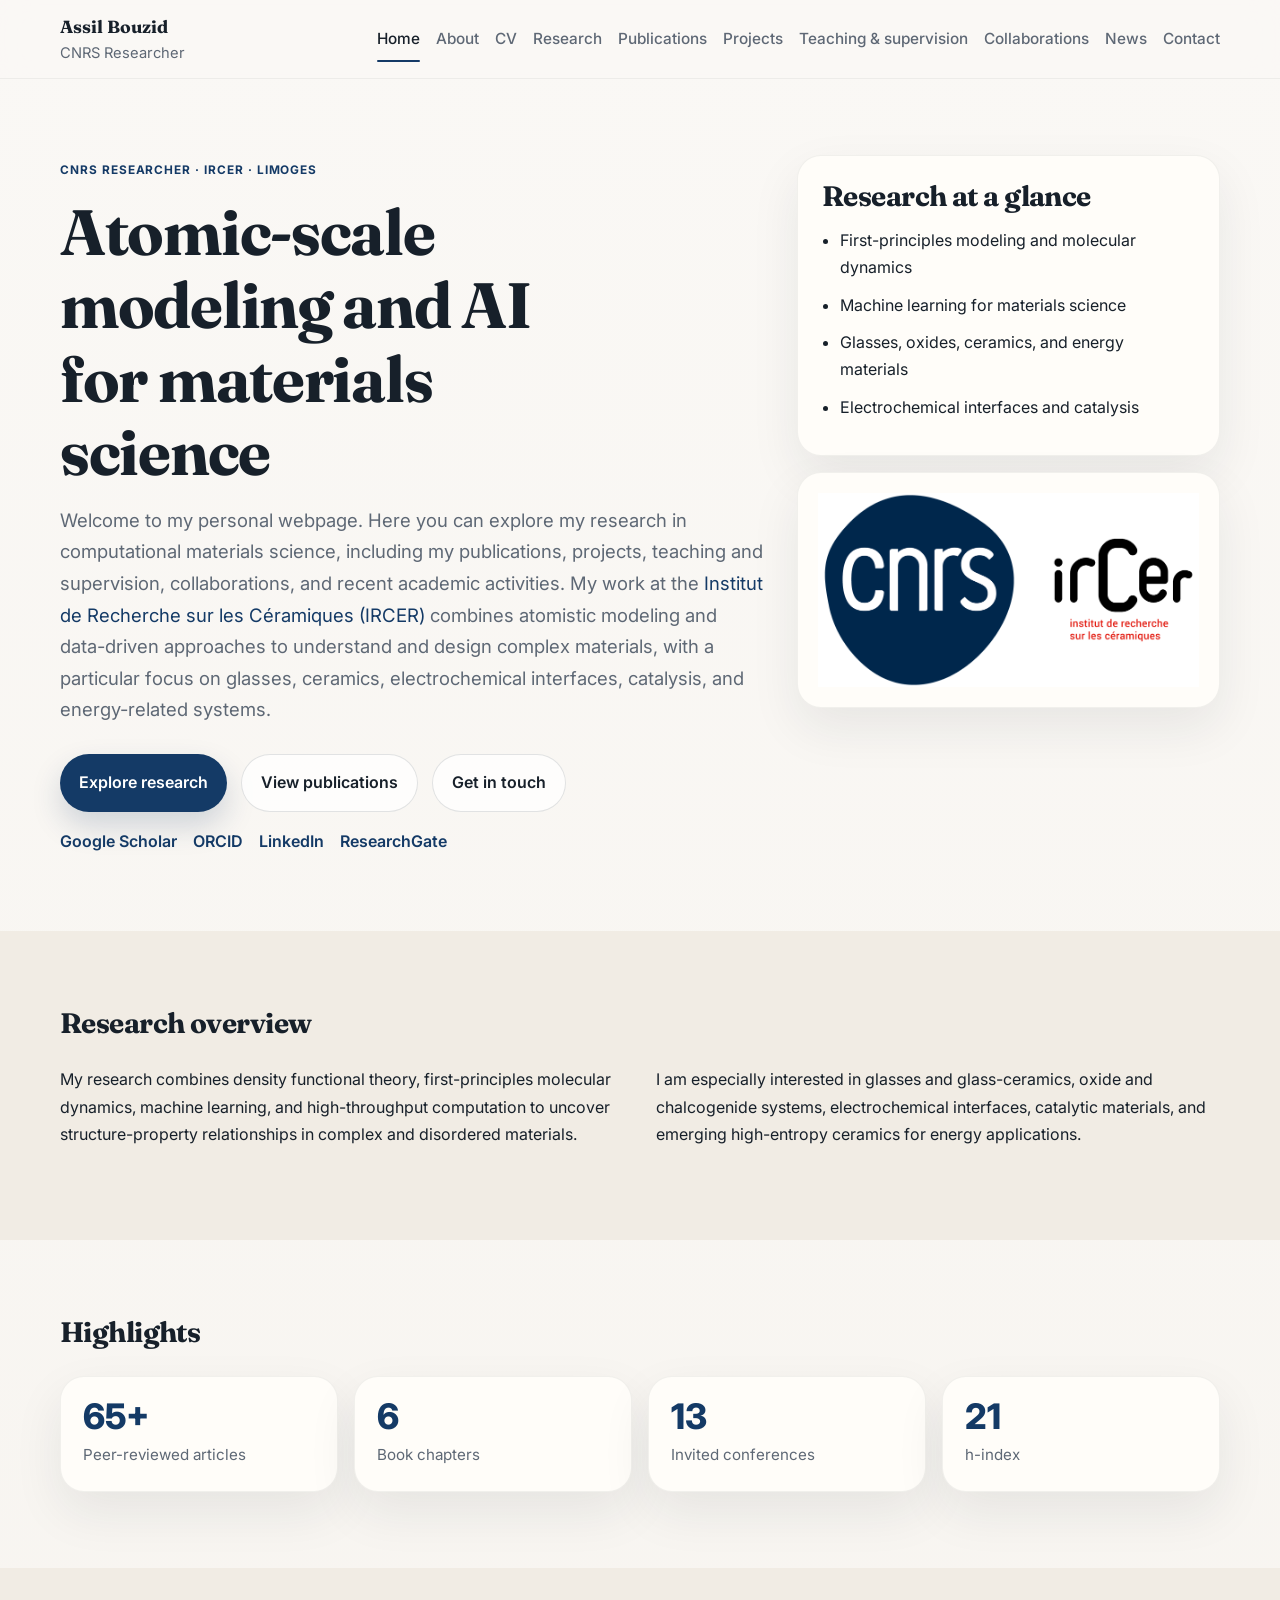
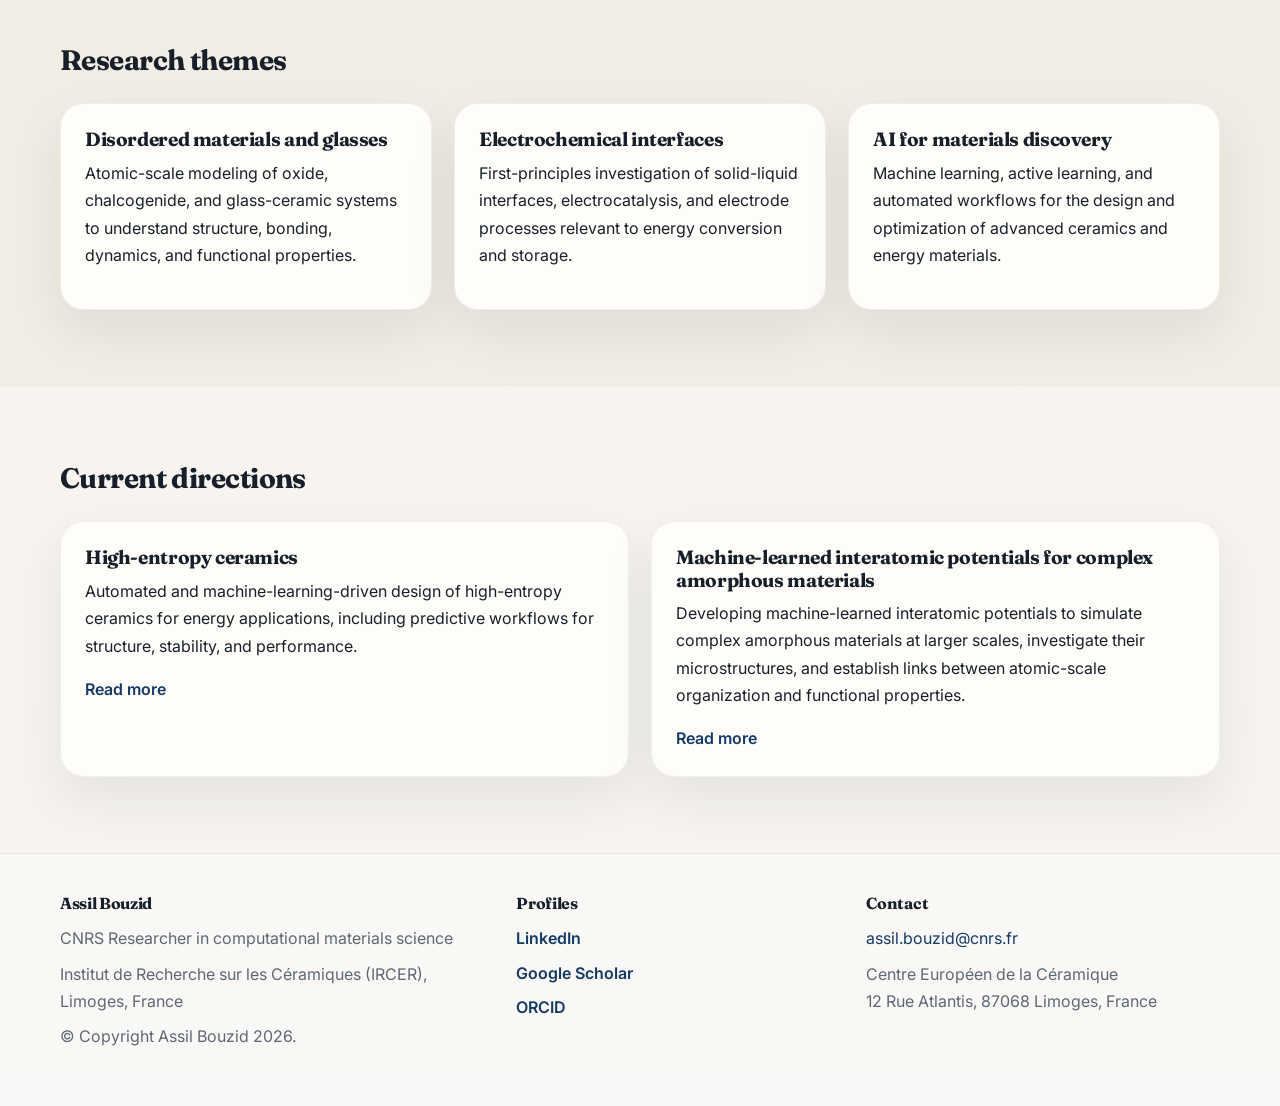
==== index.html @ 7cb9e306 "initial upload" ====
<!DOCTYPE html>
<html lang="en">
<head>
  <meta charset="UTF-8" />
  <meta name="viewport" content="width=device-width, initial-scale=1.0" />
  <title>Home | Assil Bouzid</title>
  <meta name="description" content="Academic website of Assil Bouzid, CNRS researcher in computational materials science." />

  <meta name="author" content="Assil Bouzid" />
  <meta name="robots" content="index, follow" />
  <link rel="canonical" href="https://assilbouzid.github.io/" />

  <meta property="og:type" content="website" />
  <meta property="og:title" content="Home | Assil Bouzid" />
  <meta property="og:description" content="Academic website of Assil Bouzid, CNRS researcher in computational materials science." />
  <meta property="og:url" content=" https://assilbouzid.github.io/" />
  <meta property="og:site_name" content="Assil Bouzid" />
  <meta property="og:locale" content="en_US" />

  <meta name="twitter:card" content="summary_large_image" />
  <meta name="twitter:title" content="Home | Assil Bouzid" />
  <meta name="twitter:description" content="Academic website of Assil Bouzid, CNRS researcher in computational materials science." />

  <link rel="preconnect" href="https://fonts.googleapis.com">
  <link rel="preconnect" href="https://fonts.gstatic.com" crossorigin>
  <link href="https://fonts.googleapis.com/css2?family=Inter:wght@400;500;600;700;800&family=Fraunces:opsz,wght@9..144,600;9..144,700&display=swap" rel="stylesheet">
  <link rel="stylesheet" href="assets/css/style.css" />

  <script type="application/ld+json">
  {
    "@context": "https://schema.org",
    "@type": "WebSite",
    "name": "Assil Bouzid",
    "url": " https://assilbouzid.github.io/"
  }
  </script>

  <script type="application/ld+json">
  {
    "@context": "https://schema.org",
    "@type": "Person",
    "name": "Assil Bouzid",
    "url": " https://assilbouzid.github.io/",
    "jobTitle": "CNRS Researcher",
    "affiliation": {
      "@type": "Organization",
      "name": "Institut de Recherche sur les Céramiques (IRCER)"
    },
    "sameAs": [
      "https://scholar.google.ch/citations?user=bP3VzBwAAAAJ&hl=en",
      "https://orcid.org/0000-0002-9363-7240",
      "https://www.linkedin.com/in/assil-bouzid-abba86112/",
      "https://www.researchgate.net/profile/Assil-Bouzid?ev=hdr_xprf"
    ]
  }
  </script>
</head>
<body>
  <header class="site-header">
    <div class="container header-inner">
      <a class="brand" href="index.html">
        <span class="brand-name">Assil Bouzid</span>
        <span class="brand-role">CNRS Researcher</span>
      </a>
      <button class="nav-toggle" aria-label="Toggle navigation" aria-expanded="false">Menu</button>
      <nav class="site-nav" id="site-nav">
        <a href="index.html" class="active">Home</a>
<a href="about.html">About</a>
<a href="education.html">CV</a>
<a href="research.html">Research</a>
<a href="publications.html">Publications</a>
<a href="projects.html">Projects</a>
<a href="teaching.html">Teaching & supervision</a>
<a href="collaborations.html">Collaborations</a>
<a href="news.html">News</a>
<a href="contact.html">Contact</a>
      </nav>
    </div>
  </header>

  

  <main>
    
<section class="section">
  <div class="container">
    <div class="hero-grid">
      <div>
        <span class="eyebrow">CNRS researcher · IRCER · Limoges</span>
        <h1 class="display-title">Atomic-scale modeling and AI for materials science</h1>
        <p class="lead">
          Welcome to my personal webpage. Here you can explore my research in computational materials science, 
          including my publications, projects, teaching and supervision, collaborations, and recent academic 
          activities.  My work at the <a href="https://www.ircer.fr/" target="_blank" rel="noopener">Institut de Recherche sur les Céramiques (IRCER)</a> combines atomistic modeling and data-driven approaches to understand and design complex materials, with a particular focus on glasses, ceramics, electrochemical interfaces, catalysis, and energy-related systems.
        </p>
        <div class="button-row">
          <a class="button button-primary" href="research.html">Explore research</a>
          <a class="button button-secondary" href="publications.html">View publications</a>
          <a class="button button-secondary" href="contact.html">Get in touch</a>
        </div>
        <div class="profile-links">
          <a href="https://scholar.google.ch/citations?user=bP3VzBwAAAAJ&hl=en" target="_blank" rel="noopener">Google Scholar</a>
          <a href="https://orcid.org/0000-0002-9363-7240" target="_blank" rel="noopener">ORCID</a>
          <a href="https://www.linkedin.com/in/assil-bouzid-abba86112/" target="_blank" rel="noopener">LinkedIn</a>
          <a href="https://www.researchgate.net/profile/Assil-Bouzid?ev=hdr_xprf" target="_blank" rel="noopener">ResearchGate</a>
        </div>
      </div>
        <div class="hero-side">
          <aside class="hero-card">
            <h2>Research at a glance</h2>
            <ul class="icon-list">
              <li>First-principles modeling and molecular dynamics</li>
              <li>Machine learning for materials science</li>
              <li>Glasses, oxides, ceramics, and energy materials</li>
              <li>Electrochemical interfaces and catalysis</li>
            </ul>
          </aside>

          <div class="hero-logo">
            <img src="images/cnrs-ircer.png" alt="IRCER and CNRS logo" class="hero-logo-image">
          </div>
        </div>
      </div>
  </div>
</section>

<section class="section section-soft">
  <div class="container">
    <div class="section-heading">
      <h2>Research overview</h2>
    </div>
    <div class="two-column-text">
      <p>
        My research combines density functional theory, first-principles molecular dynamics,
        machine learning, and high-throughput computation to uncover structure-property relationships
        in complex and disordered materials.
      </p>
      <p>
        I am especially interested in glasses and glass-ceramics, oxide and chalcogenide systems,
        electrochemical interfaces, catalytic materials, and emerging high-entropy ceramics for
        energy applications.
      </p>
    </div>
  </div>
</section>

<section class="section">
  <div class="container">
    <div class="section-heading">
      <h2>Highlights</h2>
    </div>
    <div class="stats-grid">
      <article class="stat-card">
        <span class="stat-number">65+</span>
        <span class="stat-label">Peer-reviewed articles</span>
      </article>
      <article class="stat-card">
        <span class="stat-number">6</span>
        <span class="stat-label">Book chapters</span>
      </article>
      <article class="stat-card">
        <span class="stat-number">13</span>
        <span class="stat-label">Invited conferences</span>
      </article>
      <article class="stat-card">
        <span class="stat-number">21</span>
        <span class="stat-label">h-index</span>
      </article>
    </div>
  </div>
</section>

<section class="section section-soft">
  <div class="container">
    <div class="section-heading">
      <h2>Research themes</h2>
    </div>
    <div class="card-grid three-up">
      <article class="card">
        <h3>Disordered materials and glasses</h3>
        <p>
          Atomic-scale modeling of oxide, chalcogenide, and glass-ceramic systems to understand
          structure, bonding, dynamics, and functional properties.
        </p>
      </article>
      <article class="card">
        <h3>Electrochemical interfaces</h3>
        <p>
          First-principles investigation of solid-liquid interfaces, electrocatalysis,
          and electrode processes relevant to energy conversion and storage.
        </p>
      </article>
      <article class="card">
        <h3>AI for materials discovery</h3>
        <p>
          Machine learning, active learning, and automated workflows for the design and
          optimization of advanced ceramics and energy materials.
        </p>
      </article>
    </div>
  </div>
</section>

<section class="section">
    <div class="container">
    <div class="section-heading">
      <h2>Current directions</h2>
    </div>
    <div class="card-grid two-up">
      <article class="card">
        <h3>High-entropy ceramics</h3>
        <p>
          Automated and machine-learning-driven design of high-entropy ceramics for energy applications,
          including predictive workflows for structure, stability, and performance.
        </p>
        <a class="text-link" href="projects.html">Read more</a>
      </article>
      <article class="card">
        <h3>Machine-learned interatomic potentials for complex amorphous materials</h3>
        <p>
        Developing machine-learned interatomic potentials to simulate complex amorphous materials at larger scales,
        investigate their microstructures, and establish links between atomic-scale organization and functional properties.
        </p>
        <a class="text-link" href="projects.html">Read more</a>
      </article>
    </div>
  </div>
</section>

  </main>

  <footer class="site-footer">
    <div class="container footer-grid">
      <div>
        <h3>Assil Bouzid</h3>
        <p>CNRS Researcher in computational materials science</p>
        <p>Institut de Recherche sur les Céramiques (IRCER), Limoges, France</p>
        <p>&copy; Copyright Assil Bouzid 2026.</p>
      </div>
      <div>
        <h3>Profiles</h3>
        <div class="footer-links">
          
<a href="https://www.linkedin.com/in/assil-bouzid-abba86112/" target="_blank" rel="noopener">LinkedIn</a>
<a href="https://scholar.google.ch/citations?user=bP3VzBwAAAAJ&hl=en" target="_blank" rel="noopener">Google Scholar</a>
<a href="https://orcid.org/0000-0002-9363-7240" target="_blank" rel="noopener">ORCID</a>

        </div>
      </div>
      <div>
        <h3>Contact</h3>
        <p><a href="mailto:assil.bouzid@cnrs.fr">assil.bouzid@cnrs.fr</a></p>
        <p>Centre Européen de la Céramique<br>12 Rue Atlantis, 87068 Limoges, France</p>
      </div>
    </div>
  </footer>

  <script src="assets/js/main.js"></script>
</body>
</html>
---- assets/css/style.css ----
:root {
  --bg: #f6f3ee;
  --surface: #fffdf9;
  --surface-2: #f1ece4;
  --text: #17202a;
  --muted: #5e6875;
  --line: rgba(23, 32, 42, 0.12);
  --accent: #143a66;
  --accent-soft: rgba(20, 58, 102, 0.08);
  --shadow: 0 20px 50px rgba(24, 35, 52, 0.08);
  --radius: 24px;
  --radius-sm: 16px;
  --container: 1160px;
  --container-narrow: 840px;
}

*,
*::before,
*::after {
  box-sizing: border-box;
}

html {
  scroll-behavior: smooth;
}

body {
  margin: 0;
  font-family: "Inter", system-ui, sans-serif;
  color: var(--text);
  background: linear-gradient(180deg, #faf8f5 0%, var(--bg) 100%);
  line-height: 1.7;
}

img {
  max-width: 100%;
  display: block;
}

a {
  color: var(--accent);
  text-decoration: none;
}

a:hover {
  text-decoration: underline;
}

.container {
  width: min(calc(100% - 2rem), var(--container));
  margin: 0 auto;
}

.narrow {
  width: min(calc(100% - 2rem), var(--container-narrow));
  margin: 0 auto;
}

.site-header {
  position: sticky;
  top: 0;
  z-index: 30;
  backdrop-filter: blur(16px);
  background: rgba(250, 248, 245, 0.78);
  border-bottom: 1px solid rgba(23, 32, 42, 0.06);
}

.header-inner {
  display: flex;
  align-items: center;
  justify-content: space-between;
  gap: 1.5rem;
  min-height: 78px;
}

.brand {
  display: inline-flex;
  flex-direction: column;
  color: var(--text);
  text-decoration: none;
}

.brand-name {
  font-family: "Fraunces", Georgia, serif;
  font-size: 1.1rem;
  font-weight: 700;
}

.brand-role {
  color: var(--muted);
  font-size: 0.92rem;
}

.site-nav {
  display: flex;
  align-items: center;
  flex-wrap: wrap;
  gap: 1rem;
}

.site-nav a {
  color: var(--muted);
  font-size: 0.96rem;
  font-weight: 500;
  padding: 0.2rem 0;
  position: relative;
  text-decoration: none;
}

.site-nav a.active,
.site-nav a:hover {
  color: var(--text);
}

.site-nav a.active::after {
  content: "";
  position: absolute;
  left: 0;
  right: 0;
  bottom: -0.45rem;
  height: 2px;
  background: var(--accent);
  border-radius: 999px;
}

.nav-toggle {
  display: none;
  border: 1px solid var(--line);
  background: var(--surface);
  padding: 0.65rem 0.9rem;
  border-radius: 999px;
  font: inherit;
}

.section {
  padding: 4.75rem 0;
}

.section-soft {
  background: var(--surface-2);
}

.page-hero {
  padding: 4rem 0 1rem;
}

.eyebrow {
  display: inline-block;
  letter-spacing: 0.08em;
  text-transform: uppercase;
  font-size: 0.74rem;
  font-weight: 700;
  color: var(--accent);
  margin-bottom: 0.9rem;
}

.display-title,
.page-hero h1,
h1,
h2,
h3 {
  font-family: "Fraunces", Georgia, serif;
  line-height: 1.15;
  letter-spacing: -0.02em;
  margin-top: 0;
}

.display-title {
  font-size: clamp(2.8rem, 5vw, 5rem);
  max-width: 12ch;
  margin-bottom: 1rem;
}

.page-hero h1 {
  font-size: clamp(2.4rem, 4.5vw, 4.2rem);
  margin-bottom: 1rem;
}

h2 {
  font-size: clamp(1.7rem, 2.2vw, 2.4rem);
  margin-bottom: 0.9rem;
}

h3 {
  font-size: 1.2rem;
  margin-bottom: 0.6rem;
}

p {
  margin-top: 0;
  color: var(--text);
}

.lead {
  font-size: 1.16rem;
  color: var(--muted);
  max-width: 62ch;
}

.hero-intro {
  max-width: 62ch;
  color: var(--muted);
}

.hero-grid {
  display: grid;
  grid-template-columns: minmax(0, 1.5fr) minmax(280px, 0.9fr);
  gap: 2rem;
  align-items: start;
}

.hero-card,
.card,
.stat-card {
  background: var(--surface);
  border: 1px solid rgba(23, 32, 42, 0.06);
  border-radius: var(--radius);
  box-shadow: var(--shadow);
}

.hero-card {
  padding: 1.5rem;
}

.card {
  padding: 1.5rem;
}

.project-card {
  min-height: 100%;
}

.project-tag {
  display: inline-block;
  font-size: 0.82rem;
  color: var(--accent);
  background: var(--accent-soft);
  padding: 0.35rem 0.65rem;
  border-radius: 999px;
  margin-bottom: 1rem;
}

.icon-list,
.clean-list,
.link-list {
  margin: 0;
  padding-left: 1.15rem;
}

.clean-list li,
.link-list li,
.icon-list li {
  margin-bottom: 0.65rem;
}

.button-row {
  display: flex;
  flex-wrap: wrap;
  gap: 0.85rem;
  margin: 1.75rem 0 1rem;
}

.button {
  display: inline-flex;
  align-items: center;
  justify-content: center;
  border-radius: 999px;
  padding: 0.9rem 1.2rem;
  font-weight: 600;
  text-decoration: none;
  transition: transform 0.15s ease, box-shadow 0.15s ease;
}

.button:hover {
  text-decoration: none;
  transform: translateY(-1px);
}

.button-primary {
  color: white;
  background: var(--accent);
  box-shadow: 0 14px 30px rgba(20, 58, 102, 0.18);
}

.button-secondary {
  color: var(--text);
  background: rgba(255, 255, 255, 0.75);
  border: 1px solid var(--line);
}

.profile-links {
  display: flex;
  flex-wrap: wrap;
  gap: 1rem;
  margin-top: 1rem;
}

.profile-links a,
.footer-links a,
.text-link {
  font-weight: 600;
}

.section-heading {
  margin-bottom: 1.7rem;
}

.two-column-text {
  display: grid;
  grid-template-columns: 1fr 1fr;
  gap: 2rem;
}

.card-grid {
  display: grid;
  gap: 1.4rem;
}

.card-grid.two-up {
  grid-template-columns: repeat(2, minmax(0, 1fr));
}

.card-grid.three-up {
  grid-template-columns: repeat(3, minmax(0, 1fr));
}

.stats-grid {
  display: grid;
  grid-template-columns: repeat(4, minmax(0, 1fr));
  gap: 1rem;
}

.stat-card {
  padding: 1.4rem;
}

.stat-number {
  display: block;
  font-size: 2.2rem;
  font-weight: 800;
  line-height: 1;
  color: var(--accent);
  margin-bottom: 0.45rem;
}

.stat-label {
  color: var(--muted);
  font-size: 0.95rem;
}

.pill-grid {
  display: flex;
  flex-wrap: wrap;
  gap: 0.8rem;
}

.pill {
  display: inline-flex;
  align-items: center;
  padding: 0.65rem 0.95rem;
  border-radius: 999px;
  background: var(--surface);
  border: 1px solid var(--line);
  box-shadow: var(--shadow);
  font-size: 0.95rem;
}

.timeline {
  display: grid;
  gap: 1.25rem;
}

.timeline-item {
  display: grid;
  grid-template-columns: 160px minmax(0, 1fr);
  gap: 1.2rem;
  padding: 1.4rem 0;
  border-top: 1px solid var(--line);
}

.timeline-item:last-child {
  border-bottom: 1px solid var(--line);
}

.timeline-year {
  color: var(--accent);
  font-weight: 700;
}

.publication-list {
  display: grid;
  gap: 1rem;
}

.publication-item {
  display: grid;
  grid-template-columns: 84px 1fr;
  gap: 1rem;
  padding: 1.2rem 1.3rem;
  background: var(--surface);
  border-radius: var(--radius-sm);
  border: 1px solid var(--line);
  box-shadow: var(--shadow);
}

.pub-year {
  font-weight: 800;
  color: var(--accent);
  font-size: 0.95rem;
}

.pub-body p {
  color: var(--muted);
  margin-bottom: 0.35rem;
}

.link-list {
  list-style: none;
  padding-left: 0;
}

.link-list li {
  display: flex;
  align-items: baseline;
  gap: 0.9rem;
  padding: 0.65rem 0;
  border-top: 1px solid var(--line);
}

.link-list li:first-child {
  border-top: 0;
  padding-top: 0;
}

.list-year {
  min-width: 3.25rem;
  color: var(--accent);
  font-weight: 700;
}

.table-wrap {
  overflow-x: auto;
  background: var(--surface);
  border-radius: var(--radius);
  border: 1px solid var(--line);
  box-shadow: var(--shadow);
}

table {
  width: 100%;
  border-collapse: collapse;
  min-width: 680px;
}

th,
td {
  text-align: left;
  padding: 1rem 1.1rem;
  border-bottom: 1px solid var(--line);
  vertical-align: top;
}

th {
  color: var(--muted);
  font-size: 0.92rem;
  font-weight: 700;
  background: rgba(20, 58, 102, 0.03);
}

.site-footer {
  border-top: 1px solid rgba(23, 32, 42, 0.08);
  background: rgba(255, 255, 255, 0.42);
  padding: 2.5rem 0 3rem;
}

.footer-grid {
  display: grid;
  grid-template-columns: 1.2fr 0.9fr 1fr;
  gap: 2rem;
}

.footer-grid h3 {
  font-size: 1rem;
  margin-bottom: 0.8rem;
}

.footer-grid p {
  color: var(--muted);
  margin-bottom: 0.5rem;
}

.footer-links {
  display: grid;
  gap: 0.45rem;
}

@media (max-width: 1040px) {
  .card-grid.three-up,
  .stats-grid,
  .footer-grid,
  .hero-grid,
  .two-column-text {
    grid-template-columns: 1fr;
  }

  .card-grid.two-up {
    grid-template-columns: 1fr;
  }
}

@media (max-width: 860px) {
  .nav-toggle {
    display: inline-flex;
  }

  .site-nav {
    position: absolute;
    left: 1rem;
    right: 1rem;
    top: calc(100% + 0.5rem);
    display: none;
    flex-direction: column;
    align-items: flex-start;
    background: rgba(255,255,255,0.98);
    border: 1px solid rgba(23, 32, 42, 0.08);
    box-shadow: var(--shadow);
    border-radius: 22px;
    padding: 1rem;
  }

  .site-nav.open {
    display: flex;
  }

  .timeline-item,
  .publication-item {
    grid-template-columns: 1fr;
  }
}

.research-card {
  padding: 0;
  overflow: hidden;
}

.research-card-image {
  display: block;
  width: 100%;
  height: 220px;
  object-fit: cover;
}

.research-card-content {
  padding: 1.5rem;
}

.about-layout {
  display: grid;
  grid-template-columns: minmax(0, 1.7fr) minmax(260px, 380px);
  gap: 2rem;
  align-items: start;
}

.about-photo-card {
  background: #ffffff;
  border-radius: 24px;
  overflow: hidden;
  box-shadow: 0 12px 30px rgba(15, 23, 42, 0.08);
  margin-top: 15%;
}

.about-photo {
  display: block;
  width: 100%;
  height: auto;
  object-fit: cover;
}

@media (max-width: 900px) {
  .about-layout {
    grid-template-columns: 1fr;
  }

  .about-photo-card {
    max-width: 380px;
  }
  }

  .news-grid {
  display: grid;
  grid-template-columns: repeat(2, minmax(0, 1fr));
  gap: 1.5rem;
}

.news-card {
  padding: 0;
  overflow: hidden;
}

.news-card-image {
  display: block;
  width: 100%;
  height: auto;
  aspect-ratio: 16 / 9;
  object-fit: contain;
  background: #f6f3ee;
}

.news-card-content {
  padding: 1.4rem 1.5rem 1.5rem;
}

.news-date {
  display: inline-block;
  margin-bottom: 0.75rem;
  font-size: 0.82rem;
  font-weight: 700;
  letter-spacing: 0.04em;
  text-transform: uppercase;
  color: var(--accent);
}

.news-card h3 {
  margin-bottom: 0.65rem;
}

.news-card p {
  color: var(--muted);
  margin-bottom: 0;
}

@media (max-width: 1040px) {
  .news-grid {
    grid-template-columns: 1fr;
  }
}

.hero-side {
  display: flex;
  flex-direction: column;
  gap: 1rem;
}

.hero-logo {
  background: var(--surface);
  border: 1px solid rgba(23, 32, 42, 0.06);
  border-radius: var(--radius);
  box-shadow: var(--shadow);
  padding: 1.25rem;
}

.hero-logo-image {
  display: block;
  width: 100%;
  height: auto;
  }
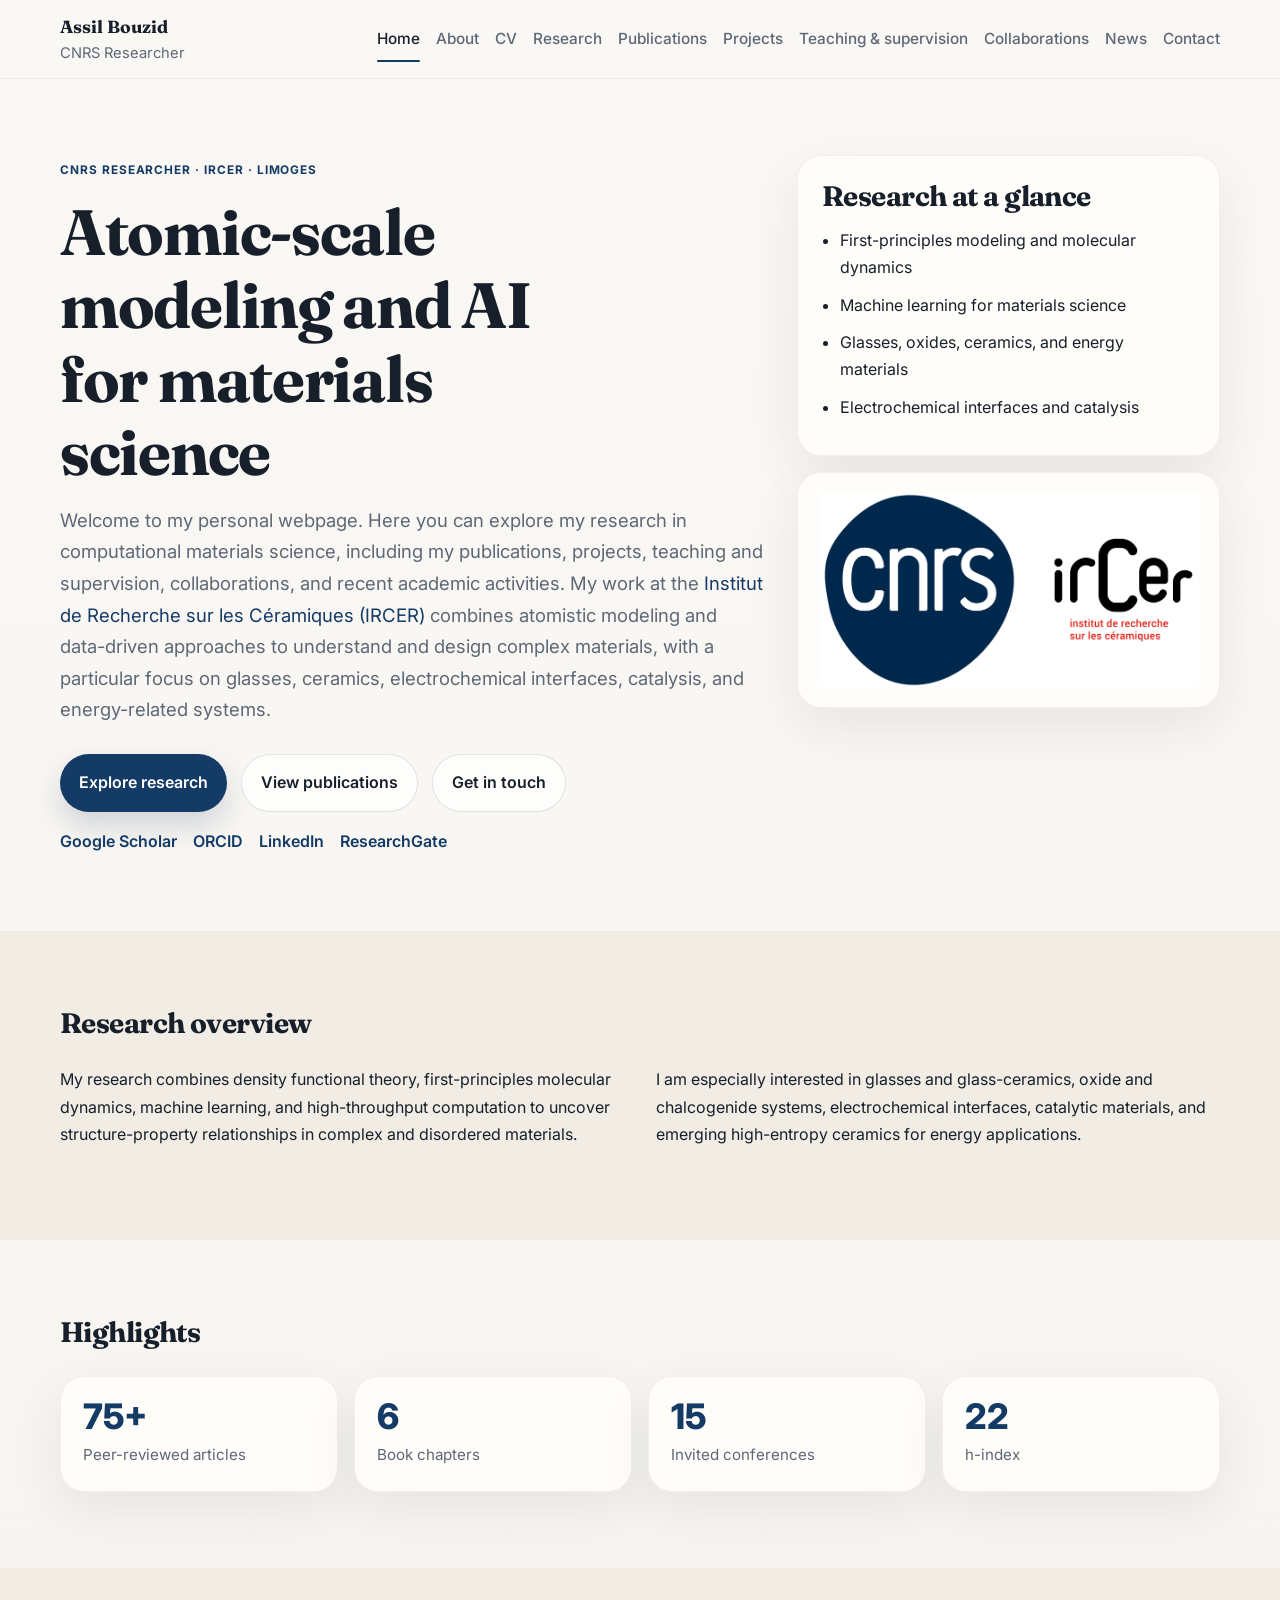
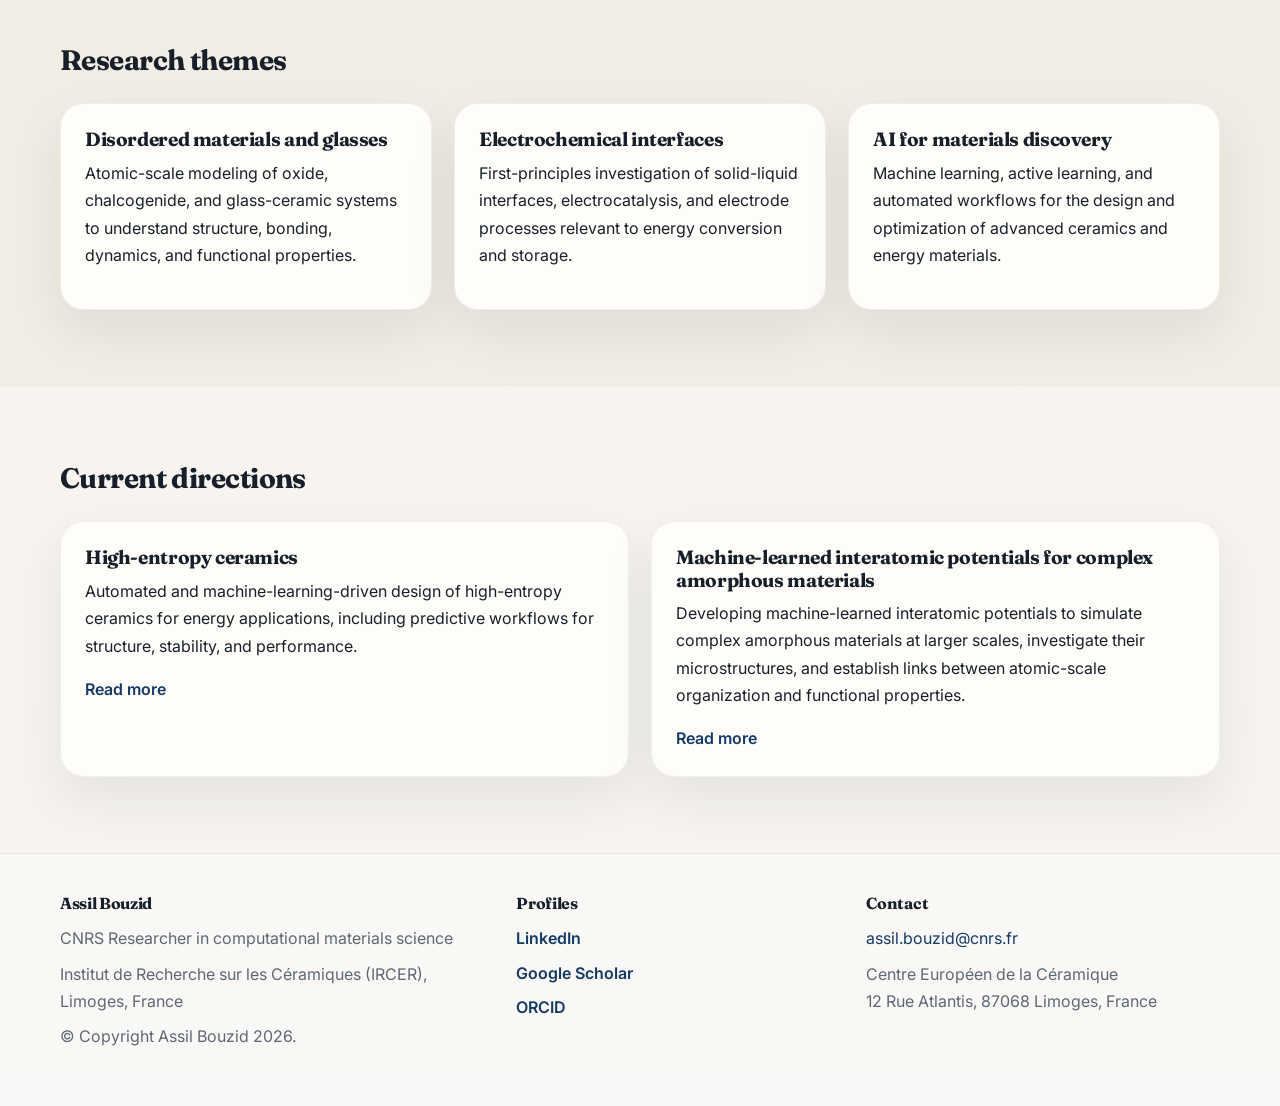
==== commit d9001b9a: "Update index.html" ====
--- a/index.html
+++ b/index.html
@@ -151,7 +151,7 @@
     </div>
     <div class="stats-grid">
       <article class="stat-card">
-        <span class="stat-number">65+</span>
+        <span class="stat-number">75+</span>
         <span class="stat-label">Peer-reviewed articles</span>
       </article>
       <article class="stat-card">
@@ -159,11 +159,11 @@
         <span class="stat-label">Book chapters</span>
       </article>
       <article class="stat-card">
-        <span class="stat-number">13</span>
+        <span class="stat-number">15</span>
         <span class="stat-label">Invited conferences</span>
       </article>
       <article class="stat-card">
-        <span class="stat-number">21</span>
+        <span class="stat-number">22</span>
         <span class="stat-label">h-index</span>
       </article>
     </div>
@@ -257,4 +257,4 @@
 
   <script src="assets/js/main.js"></script>
 </body>
-</html>+</html>
